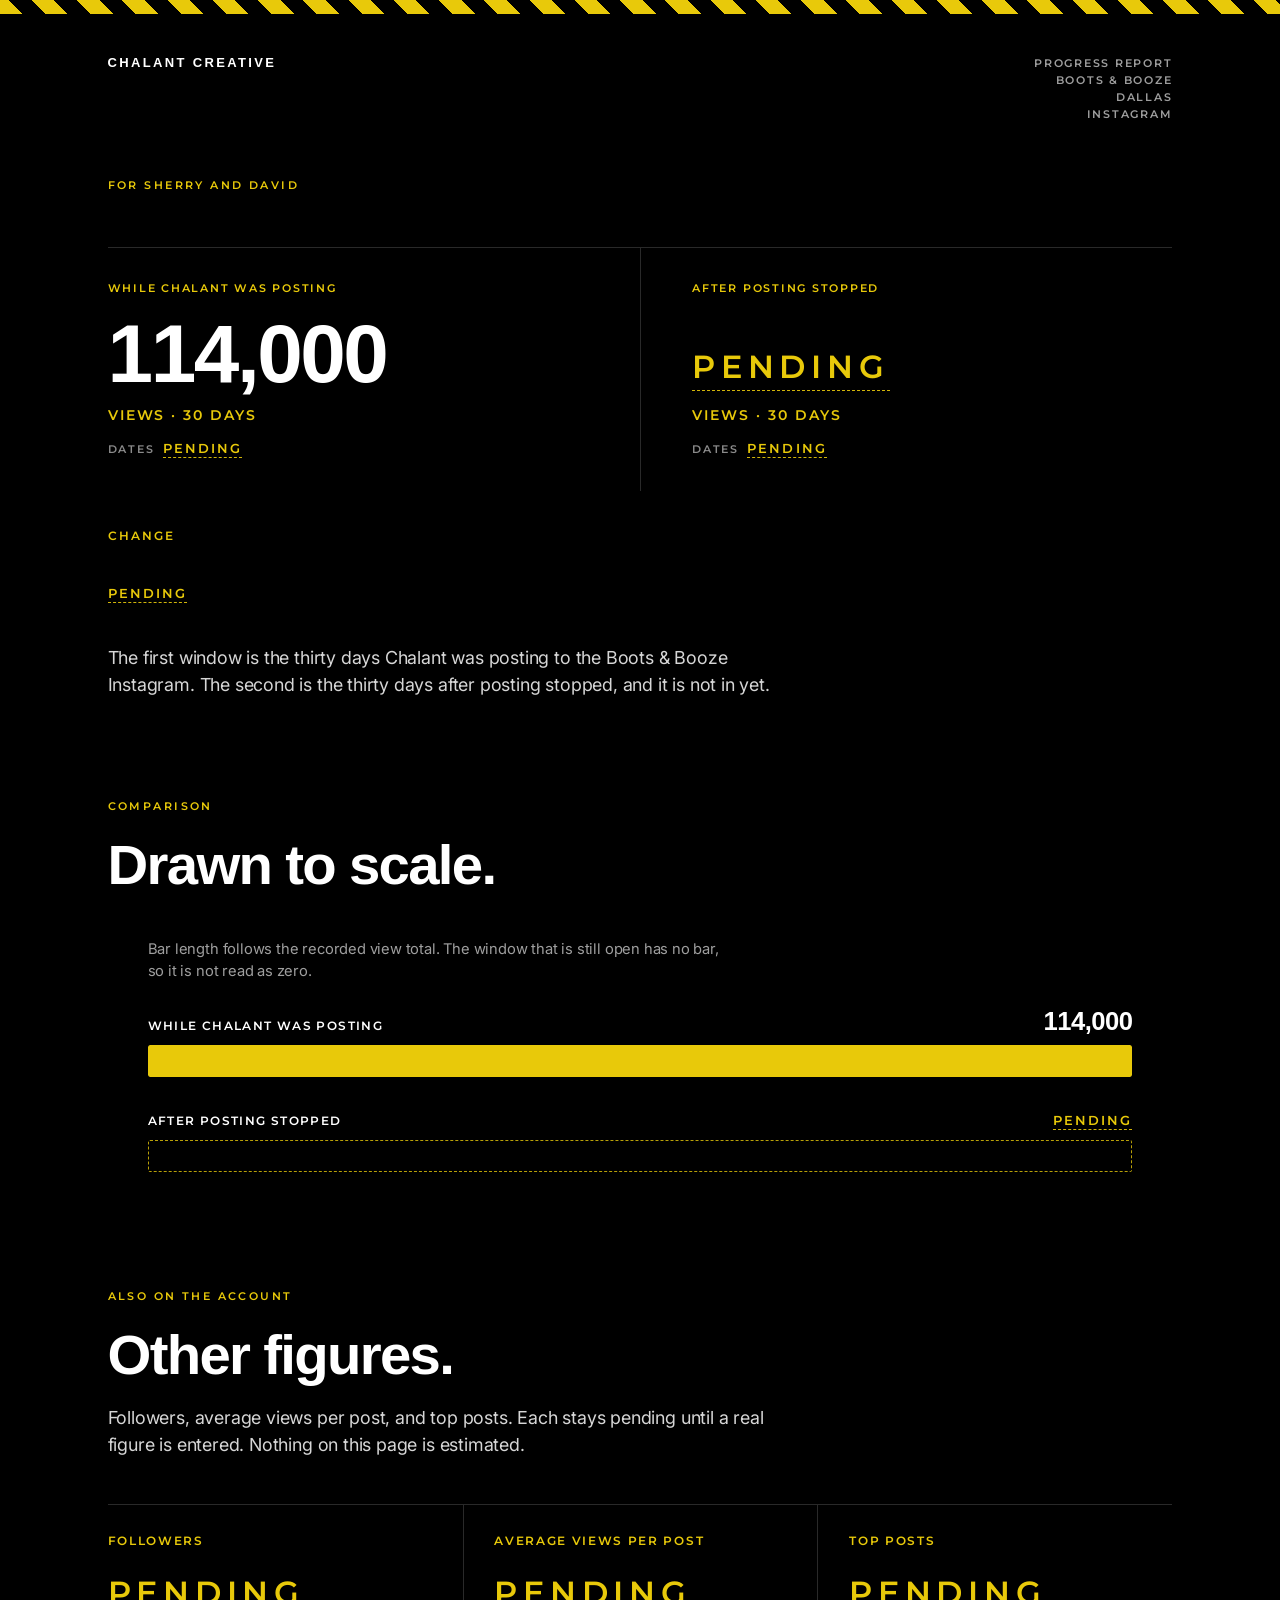
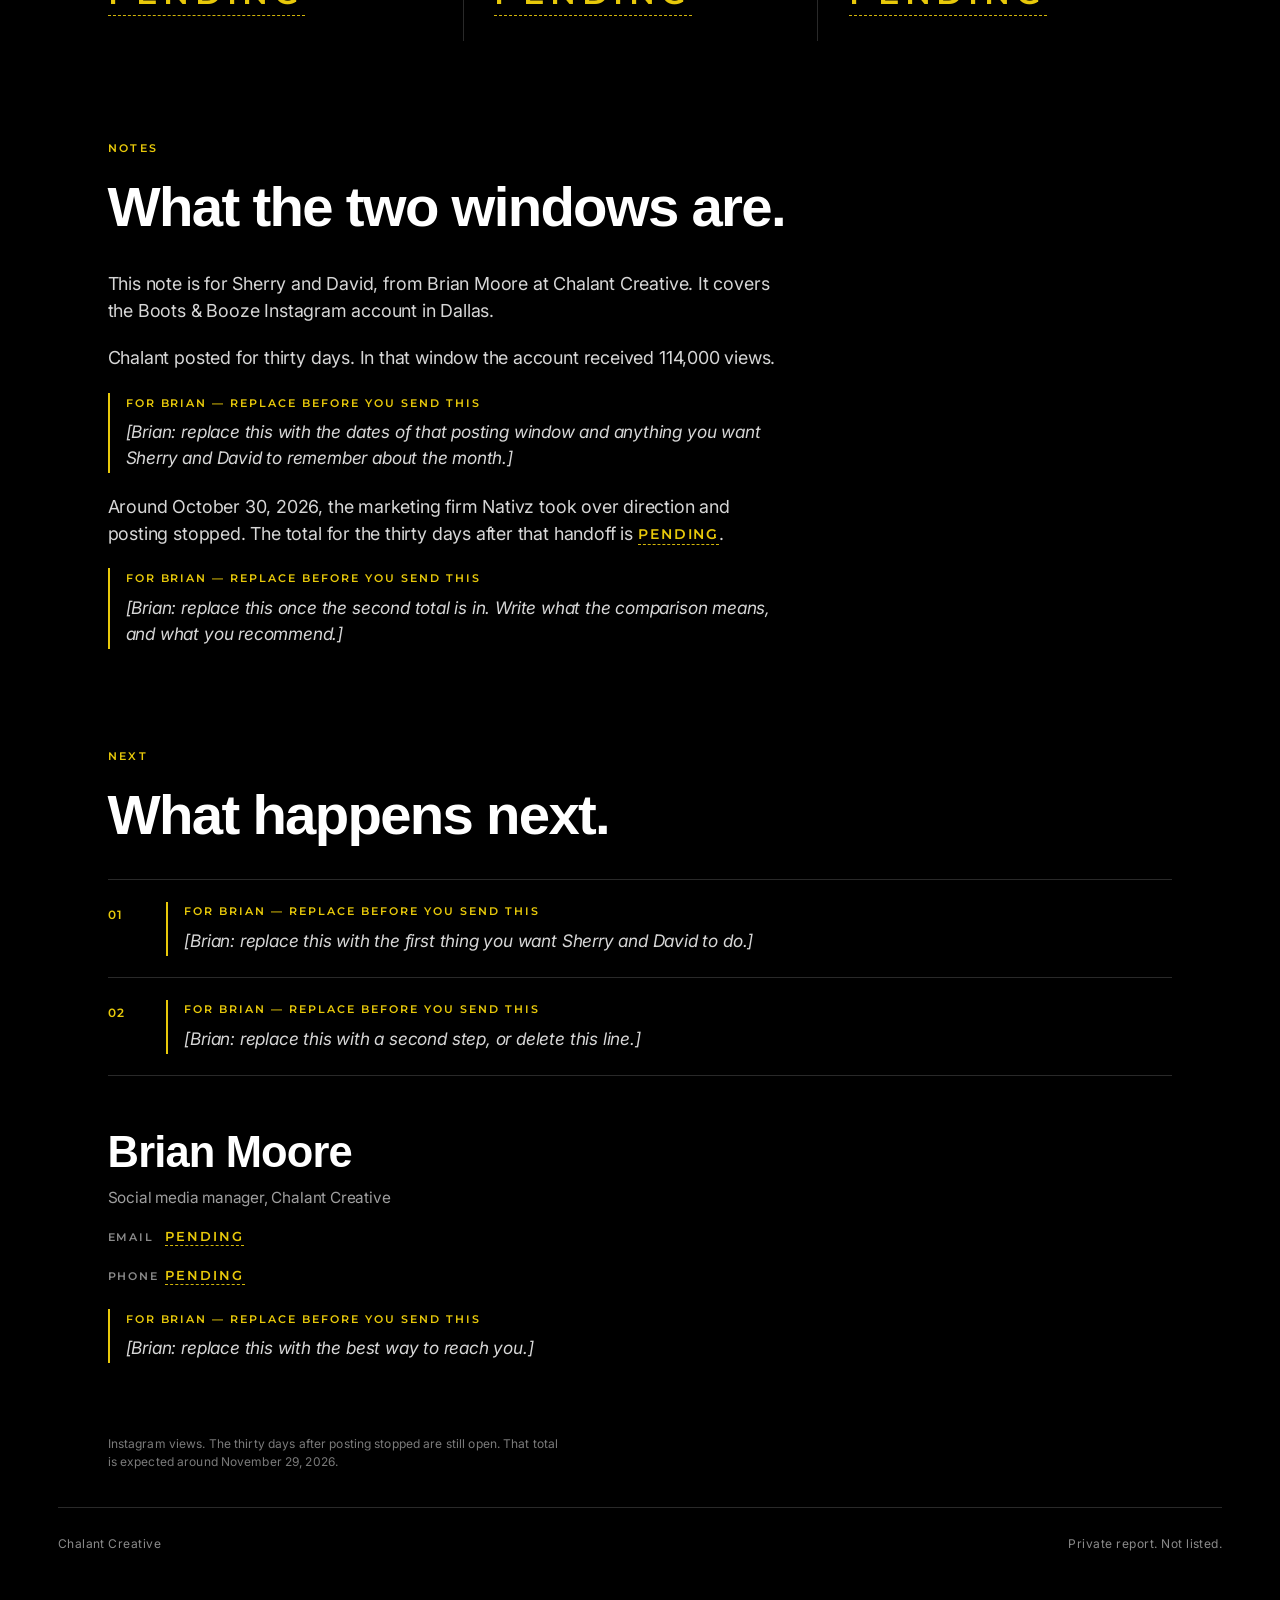
==== bbreport/index.html @ a974564d "Add the unlisted Boots & Booze progress report. The page at /bbreport/ compares Instagram views from" ====
<!doctype html>
<html lang="en">
<head>
<meta charset="utf-8">
<meta name="viewport" content="width=device-width, initial-scale=1, viewport-fit=cover">
<!-- Unlisted client report. Edit bbreport/data.js only. Do not link here from the homepage. -->
<title>Boots &amp; Booze — Social Progress Report | Chalant Creative</title>
<meta name="description" content="A private progress report from Chalant Creative to Boots &amp; Booze. Instagram views for the thirty days Chalant was posting, and the thirty days after posting stopped.">
<meta name="robots" content="noindex, nofollow">
<meta name="theme-color" content="#000000">
<meta name="apple-mobile-web-app-capable" content="yes">
<meta name="apple-mobile-web-app-status-bar-style" content="black-translucent">
<meta property="og:title" content="Boots &amp; Booze — Social Progress Report | Chalant Creative">
<meta property="og:description" content="A private progress report from Chalant Creative to Boots &amp; Booze. Instagram views while Chalant was posting, and the thirty days after posting stopped.">
<meta property="og:type" content="website">
<meta property="og:url" content="https://chalantcreative.com/bbreport/">
<meta property="og:image" content="https://chalantcreative.com/logo.png">
<meta name="twitter:card" content="summary">
<meta name="twitter:title" content="Boots &amp; Booze — Social Progress Report | Chalant Creative">
<meta name="twitter:description" content="A private progress report from Chalant Creative to Boots &amp; Booze. Instagram views while Chalant was posting, and the thirty days after posting stopped.">
<link rel="icon" href="../favicon.png">
<link rel="apple-touch-icon" href="../favicon.png">
<link rel="canonical" href="https://chalantcreative.com/bbreport/">
<link rel="preconnect" href="https://fonts.googleapis.com">
<link rel="preconnect" href="https://fonts.gstatic.com" crossorigin>
<link rel="stylesheet" href="https://fonts.googleapis.com/css2?family=Inter:ital,opsz,wght@0,14..32,400;0,14..32,500;0,14..32,600;1,14..32,400&family=Montserrat:wght@500;600;700&display=swap">
<link rel="stylesheet" href="report.css">
</head>
<body>
<a class="skip" href="#report">Skip to the report</a>
<div class="tape" aria-hidden="true"></div>
<p id="report-error" class="load-error wrap" role="alert" hidden></p>
<main id="report" hidden></main>
<noscript>
  <p class="load-error wrap">This report reads its figures from data.js and needs JavaScript to draw them. Nothing on the page is an estimate.</p>
</noscript>
<script src="data.js"></script>
<script src="report.js"></script>
</body>
</html>
---- bbreport/report.css ----
/* ==========================================================================
   Boots & Booze progress report — /bbreport/ only.
   Values copied from the live Chalant homepage, not linked to shared CSS.
   Black #000, white #fff, safety yellow #E8C90A.
   Headings: Helvetica Neue / Helvetica, weight 700 (Bold).
   Labels: Montserrat. Body: Inter.
   ========================================================================== */

:root {
  --black: #000;
  --white: #fff;
  --yellow: #E8C90A;
  --gray: #8A8A8A;
  --dim: rgba(255, 255, 255, .62);
  --body: rgba(255, 255, 255, .84);
  --rule: rgba(255, 255, 255, .16);
  --track: rgba(255, 255, 255, .08);
  --heading: "Helvetica Neue", Helvetica, Arial, sans-serif;
  --inter: "Inter", Helvetica, Arial, sans-serif;
  --montserrat: "Montserrat", Helvetica, Arial, sans-serif;
  --max: 1180px;
  --gutter: max(16px, 4.5vw);
  --ease: cubic-bezier(.22, .8, .24, 1);
  color-scheme: dark;
}

*, *::before, *::after { box-sizing: border-box; }

html {
  -webkit-text-size-adjust: 100%;
  scroll-behavior: smooth;
}

@media (prefers-reduced-motion: reduce) {
  html { scroll-behavior: auto; }
}

body {
  margin: 0;
  background: var(--black);
  color: var(--white);
  font-family: var(--inter);
  font-size: 17px;
  line-height: 1.5;
  letter-spacing: -.011em;
  -webkit-font-smoothing: antialiased;
  text-rendering: optimizeLegibility;
}

h1, h2, h3, p { margin: 0; }

h1.pair {
  font-size: 1rem;
  font-weight: 400;
  letter-spacing: 0;
  line-height: 1.2;
}

a { color: inherit; text-decoration: none; }

ol, ul { margin: 0; padding: 0; list-style: none; }

::selection { background: var(--yellow); color: #000; }

:focus-visible {
  outline: 2px solid var(--yellow);
  outline-offset: 3px;
}

.visually-hidden {
  position: absolute !important;
  width: 1px;
  height: 1px;
  padding: 0;
  margin: -1px;
  overflow: hidden;
  clip: rect(0 0 0 0);
  white-space: nowrap;
  border: 0;
}

.skip {
  position: absolute;
  left: -9999px;
  top: 0;
  background: var(--yellow);
  color: #000;
  padding: 12px 18px;
  z-index: 5;
  font-family: var(--heading);
  font-weight: 700;
}

.skip:focus { left: 12px; top: 12px; }

.tape {
  height: 14px;
  background-image: repeating-linear-gradient(45deg, var(--yellow) 0 16px, #000 16px 32px);
}

.wrap {
  max-width: var(--max);
  margin-inline: auto;
  padding-inline: var(--gutter);
}

.load-error {
  margin-top: 28px;
  padding: 16px 18px;
  border: 1px solid var(--yellow);
  color: var(--white);
  max-width: 40em;
}

/* ---------- Pending and draft notes ---------- */

.pending {
  color: var(--yellow);
  font-family: var(--montserrat);
  font-weight: 600;
  font-style: normal;
  letter-spacing: .16em;
  text-transform: uppercase;
  font-size: 13px;
  line-height: 1.3;
  border-bottom: 1px dashed rgba(232, 201, 10, .9);
  padding-bottom: .08em;
}

.invalid {
  color: var(--yellow);
  font-family: var(--inter);
  font-size: 15px;
  font-weight: 500;
  font-style: normal;
  letter-spacing: 0;
  line-height: 1.4;
  text-transform: none;
}

.num .pending,
.metric__value .pending {
  font-size: clamp(22px, 3vw, 32px);
  letter-spacing: .18em;
}

.dek .pending,
.prose .pending,
.source .pending,
.steps__body .pending,
.chart__note .pending {
  font-size: .78em;
  letter-spacing: .14em;
  vertical-align: 0.08em;
}

.draft {
  margin: 0;
  padding: 2px 0 2px 16px;
  border-left: 2px solid var(--yellow);
}

.draft__tag {
  display: block;
  margin-bottom: 8px;
  color: var(--yellow);
  font-family: var(--montserrat);
  font-size: 11px;
  font-weight: 600;
  letter-spacing: .18em;
  text-transform: uppercase;
}

.draft__body {
  display: block;
  color: var(--body);
  font-family: var(--inter);
  font-size: clamp(17px, 1.35vw, 20px);
  font-weight: 400;
  font-style: italic;
  letter-spacing: -.011em;
  line-height: 1.5;
  text-transform: none;
}

/* ---------- Masthead ---------- */

.mast {
  display: flex;
  justify-content: space-between;
  align-items: flex-start;
  gap: 20px 32px;
  padding-top: clamp(28px, 4.5vh, 52px);
}

.mast__brand {
  font-family: var(--heading);
  font-weight: 700;
  font-size: 13px;
  letter-spacing: .18em;
  text-transform: uppercase;
  line-height: 1.2;
}

.mast__brand:hover { color: var(--yellow); }

.mast__meta {
  margin: 0;
  text-align: right;
  color: var(--dim);
  font-family: var(--montserrat);
  font-size: 11px;
  font-weight: 600;
  letter-spacing: .16em;
  text-transform: uppercase;
  line-height: 1.55;
}

/* ---------- Sections ---------- */

.block { padding-top: clamp(72px, 11vh, 140px); }

.hero { padding-top: clamp(40px, 6vh, 80px); }

.eyebrow {
  margin: 0 0 clamp(16px, 2.4vh, 26px);
  color: var(--yellow);
  font-family: var(--montserrat);
  font-size: clamp(11px, .85vw, 13px);
  font-weight: 600;
  letter-spacing: .22em;
  text-transform: uppercase;
}

.section-title {
  max-width: 16em;
  font-family: var(--heading);
  font-weight: 700;
  font-size: clamp(32px, 4.4vw, 60px);
  line-height: 1.02;
  letter-spacing: -.03em;
}

.dek,
.prose p,
.source {
  max-width: 38em;
  color: var(--body);
  font-size: clamp(17px, 1.4vw, 21px);
  font-weight: 400;
  line-height: 1.5;
  text-wrap: pretty;
}

.hero .dek { margin-top: clamp(28px, 4vh, 44px); }

.prose { margin-top: clamp(28px, 4vh, 48px); }

.prose p + p,
.prose .draft + p,
.prose p + .draft,
.prose .draft + .draft { margin-top: 1.15em; }

/* ---------- The two totals ---------- */

.pair {
  display: grid;
  grid-template-columns: 1fr;
  margin-top: clamp(36px, 6vh, 72px);
  border-top: 1px solid var(--rule);
  font-weight: 400;
  letter-spacing: 0;
}

.pair__col {
  display: flex;
  flex-direction: column;
  align-items: flex-start;
  min-width: 0;
  padding: clamp(26px, 3.6vh, 42px) 0;
  border-bottom: 1px solid var(--rule);
}

.pair__label {
  display: block;
  color: var(--yellow);
  font-family: var(--montserrat);
  font-weight: 600;
  font-size: clamp(11px, .85vw, 13px);
  letter-spacing: .16em;
  text-transform: uppercase;
  line-height: 1.35;
}

.num {
  display: flex;
  align-items: flex-end;
  min-height: .95em;
  margin-top: clamp(14px, 2vh, 22px);
  color: var(--white);
  font-family: var(--heading);
  font-weight: 700;
  font-size: clamp(52px, 15vw, 88px);
  line-height: .92;
  letter-spacing: -.03em;
  font-variant-numeric: tabular-nums;
}

.pair__unit {
  margin-top: clamp(12px, 1.8vh, 18px);
  color: var(--yellow);
  font-family: var(--montserrat);
  font-weight: 600;
  font-size: clamp(13px, 1.1vw, 16px);
  letter-spacing: .14em;
  text-transform: uppercase;
}

.pair__dates {
  display: block;
  margin-top: 14px;
  color: var(--dim);
  font-family: var(--inter);
  font-size: clamp(14px, 1.15vw, 17px);
  font-weight: 400;
  letter-spacing: 0;
  line-height: 1.4;
  text-transform: none;
}

.pair__key {
  margin-right: .75em;
  color: var(--gray);
  font-family: var(--montserrat);
  font-size: 11px;
  font-weight: 600;
  letter-spacing: .16em;
  text-transform: uppercase;
}

.change {
  margin-top: clamp(28px, 4vh, 44px);
  max-width: 22em;
}

.change__label {
  display: block;
  margin-bottom: 10px;
  color: var(--yellow);
  font-family: var(--montserrat);
  font-weight: 600;
  font-size: 12px;
  letter-spacing: .18em;
  text-transform: uppercase;
}

.change__value {
  font-family: var(--heading);
  font-weight: 700;
  font-size: clamp(28px, 4vw, 48px);
  line-height: 1.12;
  letter-spacing: -.02em;
  color: var(--white);
}

.change__value strong {
  font-weight: 700;
  color: var(--yellow);
}

/* ---------- Bars ---------- */

.chart {
  margin-top: clamp(32px, 5vh, 56px);
}

.chart__note {
  margin: 0 0 clamp(22px, 3vh, 32px);
  max-width: 40em;
  color: var(--dim);
  font-size: clamp(14px, 1.15vw, 16px);
  line-height: 1.5;
}

.bar + .bar { margin-top: clamp(22px, 3vh, 32px); }

.bar__meta {
  display: flex;
  justify-content: space-between;
  align-items: baseline;
  gap: 16px;
  margin-bottom: 10px;
}

.bar__label {
  min-width: 0;
  color: var(--white);
  font-family: var(--montserrat);
  font-weight: 600;
  font-size: clamp(11px, .9vw, 13px);
  letter-spacing: .12em;
  text-transform: uppercase;
  line-height: 1.35;
}

.bar__value {
  flex: 0 0 auto;
  color: var(--white);
  font-family: var(--heading);
  font-weight: 700;
  font-size: clamp(18px, 2vw, 26px);
  letter-spacing: -.02em;
  font-variant-numeric: tabular-nums;
  line-height: 1;
}

.bar__value .pending { font-size: 13px; }

.track {
  height: 32px;
  background: var(--track);
  border-radius: 2px;
  overflow: hidden;
}

.track.is-pending {
  background: transparent;
  border: 1.5px dashed rgba(232, 201, 10, .8);
}

.fill {
  display: block;
  height: 100%;
  width: 0;
  background: var(--yellow);
  border-radius: 2px;
}

@media (prefers-reduced-motion: no-preference) {
  .fill.is-in {
    width: var(--w);
    transition: width .9s var(--ease);
  }
}

@media (prefers-reduced-motion: reduce) {
  .fill.is-in { width: var(--w); }
}

/* ---------- Other metrics ---------- */

.metrics {
  display: grid;
  grid-template-columns: 1fr;
  margin-top: clamp(32px, 5vh, 56px);
  border-top: 1px solid var(--rule);
}

.metric {
  min-width: 0;
  padding: clamp(22px, 3vh, 34px) 0;
  border-bottom: 1px solid var(--rule);
}

.metric__label {
  color: var(--yellow);
  font-family: var(--montserrat);
  font-weight: 600;
  font-size: 12px;
  letter-spacing: .14em;
  text-transform: uppercase;
}

.metric__value {
  margin-top: 14px;
  font-family: var(--heading);
  font-weight: 700;
  font-size: clamp(32px, 4vw, 48px);
  line-height: 1;
  letter-spacing: -.02em;
  font-variant-numeric: tabular-nums;
}

.posts { margin-top: 8px; }

.post {
  display: flex;
  justify-content: space-between;
  align-items: baseline;
  gap: 16px;
  padding: 14px 0;
  border-top: 1px solid var(--rule);
}

.post__label {
  min-width: 0;
  font-family: var(--inter);
  font-weight: 400;
  font-size: clamp(16px, 1.3vw, 19px);
  line-height: 1.4;
}

.post__views {
  flex: 0 0 auto;
  font-family: var(--heading);
  font-weight: 700;
  font-size: clamp(18px, 1.6vw, 24px);
  font-variant-numeric: tabular-nums;
  letter-spacing: -.02em;
}

/* ---------- Next / contact ---------- */

.steps {
  margin-top: clamp(28px, 4vh, 48px);
  border-top: 1px solid var(--rule);
}

.steps__item {
  display: grid;
  grid-template-columns: 2.4em 1fr;
  gap: 12px 18px;
  align-items: start;
  padding: clamp(18px, 2.4vh, 26px) 0;
  border-bottom: 1px solid var(--rule);
}

.steps__n {
  padding-top: .35em;
  color: var(--yellow);
  font-family: var(--montserrat);
  font-weight: 600;
  font-size: 12px;
  letter-spacing: .14em;
}

.steps__body {
  min-width: 0;
  font-size: clamp(17px, 1.4vw, 21px);
  line-height: 1.45;
  color: var(--body);
}

.contact {
  margin-top: clamp(40px, 6vh, 72px);
  max-width: 36em;
}

.contact__name {
  font-family: var(--heading);
  font-weight: 700;
  font-size: clamp(28px, 3.4vw, 44px);
  line-height: 1.05;
  letter-spacing: -.02em;
}

.contact__role {
  margin-top: 10px;
  color: var(--dim);
  font-size: clamp(15px, 1.2vw, 18px);
}

.contact__line {
  margin-top: 14px;
  font-size: clamp(16px, 1.3vw, 19px);
  color: var(--white);
}

.contact__key {
  display: inline-block;
  min-width: 4.6em;
  margin-right: .6em;
  color: var(--gray);
  font-family: var(--montserrat);
  font-size: 11px;
  font-weight: 600;
  letter-spacing: .16em;
  text-transform: uppercase;
}

.contact a {
  border-bottom: 1px solid rgba(255, 255, 255, .35);
}

.contact a:hover {
  color: var(--yellow);
  border-bottom-color: var(--yellow);
}

.contact__note { margin-top: 22px; }

.source {
  margin-top: clamp(48px, 8vh, 88px);
  color: rgba(255, 255, 255, .48);
  font-size: clamp(12px, .9vw, 14px);
  letter-spacing: .01em;
}

.foot {
  padding: clamp(28px, 4vh, 48px) var(--gutter) clamp(40px, 6vh, 72px);
}

.foot__inner {
  max-width: var(--max);
  margin-inline: auto;
  padding-top: clamp(20px, 3vh, 28px);
  border-top: 1px solid var(--rule);
  display: flex;
  justify-content: space-between;
  gap: 12px 28px;
  flex-wrap: wrap;
  color: var(--gray);
  font-family: var(--inter);
  font-size: 12px;
  letter-spacing: .04em;
}

.foot a:hover { color: var(--yellow); }

/* ---------- Wide ---------- */

@media (min-width: 800px) {
  .num { font-size: clamp(56px, 6.4vw, 104px); }

  .pair { grid-template-columns: 1fr 1fr; }

  .pair__col {
    border-bottom: 0;
    padding-right: clamp(28px, 4vw, 72px);
  }

  .pair__col + .pair__col {
    padding-right: 0;
    padding-left: clamp(28px, 4vw, 72px);
    border-left: 1px solid var(--rule);
  }

  .metrics { grid-template-columns: repeat(3, minmax(0, 1fr)); }

  .metric {
    border-bottom: 0;
    padding-right: clamp(18px, 2.4vw, 36px);
  }

  .metric + .metric {
    padding-left: clamp(18px, 2.4vw, 36px);
    border-left: 1px solid var(--rule);
  }

  .metric--list {
    grid-column: 1 / -1;
    margin-top: clamp(8px, 2vh, 18px);
    padding-left: 0;
    padding-right: 0;
    border-left: 0;
    border-top: 1px solid var(--rule);
  }
}

@media (max-width: 640px) {
  body { font-size: 16px; }

  .bar__meta {
    flex-direction: column;
    align-items: flex-start;
    gap: 8px;
  }

  .mast { flex-direction: column; gap: 14px; }

  .mast__meta { text-align: left; }

  .foot__inner { flex-direction: column; align-items: flex-start; }
}

@media (max-width: 380px) {
  .num { font-size: clamp(46px, 14vw, 64px); }

  .bar__meta { align-items: flex-start; }

  .steps__item { grid-template-columns: 1fr; gap: 6px; }
}

@media print {
  .tape, .skip { display: none; }

  body { background: #000; }

  a { text-decoration: none; }
}
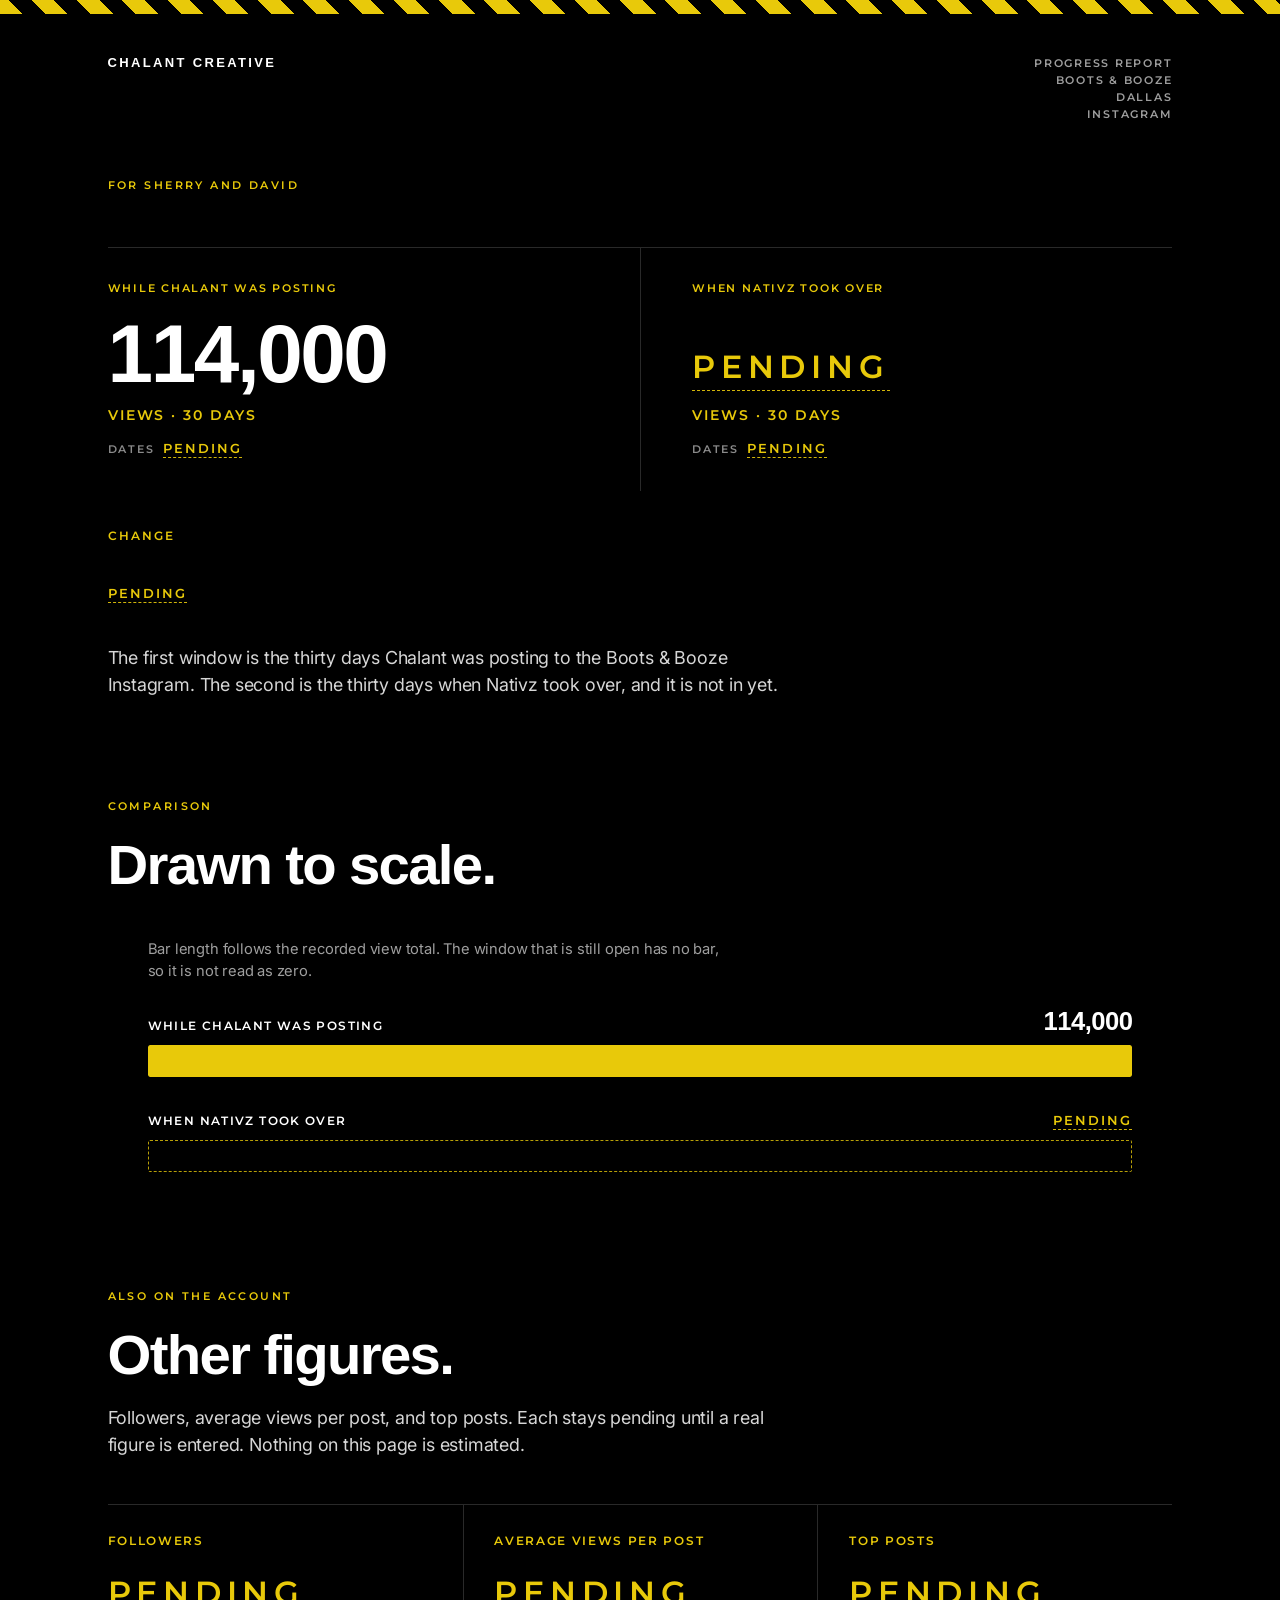
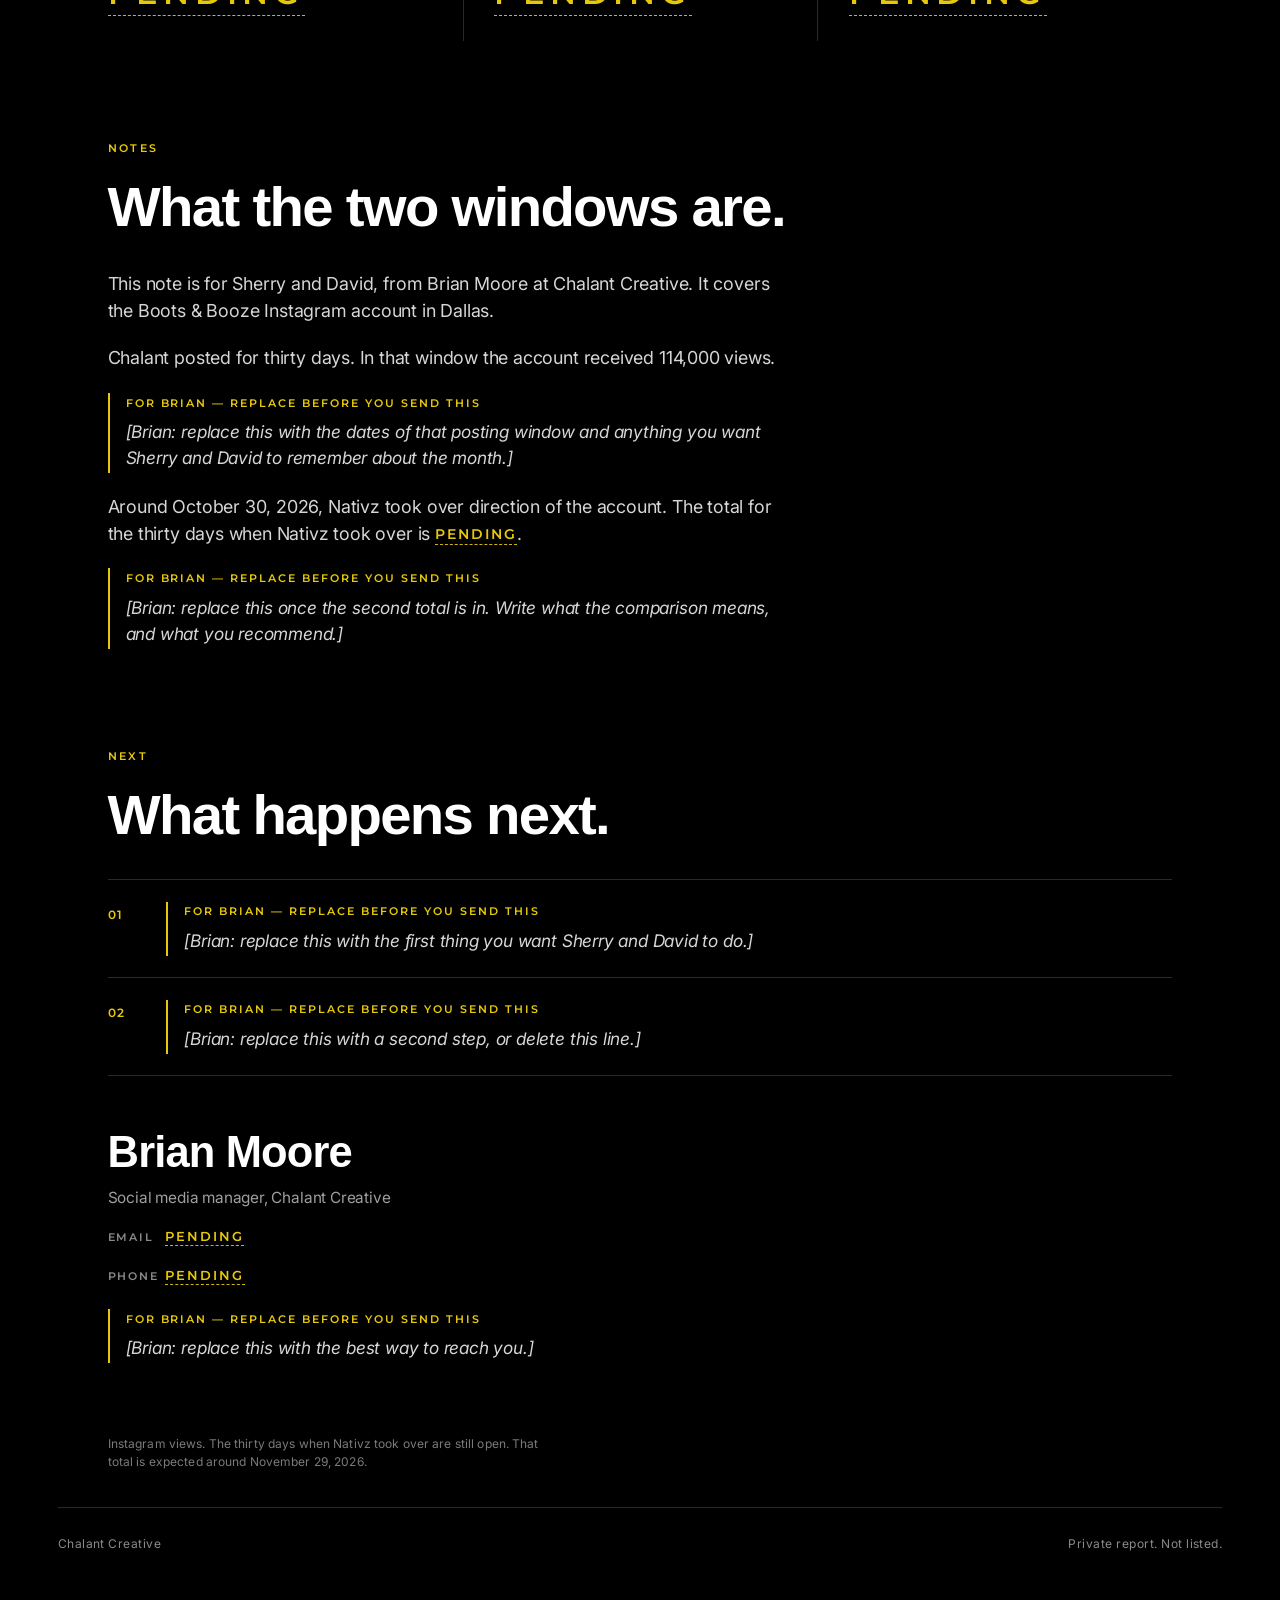
==== commit 37737d2b: "Rename the second window to when Nativz took over. The hero, the comparison bar, and the sentences t" ====
--- a/bbreport/index.html
+++ b/bbreport/index.html
@@ -5,19 +5,19 @@
 <meta name="viewport" content="width=device-width, initial-scale=1, viewport-fit=cover">
 <!-- Unlisted client report. Edit bbreport/data.js only. Do not link here from the homepage. -->
 <title>Boots &amp; Booze — Social Progress Report | Chalant Creative</title>
-<meta name="description" content="A private progress report from Chalant Creative to Boots &amp; Booze. Instagram views for the thirty days Chalant was posting, and the thirty days after posting stopped.">
+<meta name="description" content="A private progress report from Chalant Creative to Boots &amp; Booze. Instagram views for the thirty days Chalant was posting, and the thirty days when Nativz took over.">
 <meta name="robots" content="noindex, nofollow">
 <meta name="theme-color" content="#000000">
 <meta name="apple-mobile-web-app-capable" content="yes">
 <meta name="apple-mobile-web-app-status-bar-style" content="black-translucent">
 <meta property="og:title" content="Boots &amp; Booze — Social Progress Report | Chalant Creative">
-<meta property="og:description" content="A private progress report from Chalant Creative to Boots &amp; Booze. Instagram views while Chalant was posting, and the thirty days after posting stopped.">
+<meta property="og:description" content="A private progress report from Chalant Creative to Boots &amp; Booze. Instagram views while Chalant was posting, and the thirty days when Nativz took over.">
 <meta property="og:type" content="website">
 <meta property="og:url" content="https://chalantcreative.com/bbreport/">
 <meta property="og:image" content="https://chalantcreative.com/logo.png">
 <meta name="twitter:card" content="summary">
 <meta name="twitter:title" content="Boots &amp; Booze — Social Progress Report | Chalant Creative">
-<meta name="twitter:description" content="A private progress report from Chalant Creative to Boots &amp; Booze. Instagram views while Chalant was posting, and the thirty days after posting stopped.">
+<meta name="twitter:description" content="A private progress report from Chalant Creative to Boots &amp; Booze. Instagram views while Chalant was posting, and the thirty days when Nativz took over.">
 <link rel="icon" href="../favicon.png">
 <link rel="apple-touch-icon" href="../favicon.png">
 <link rel="canonical" href="https://chalantcreative.com/bbreport/">
